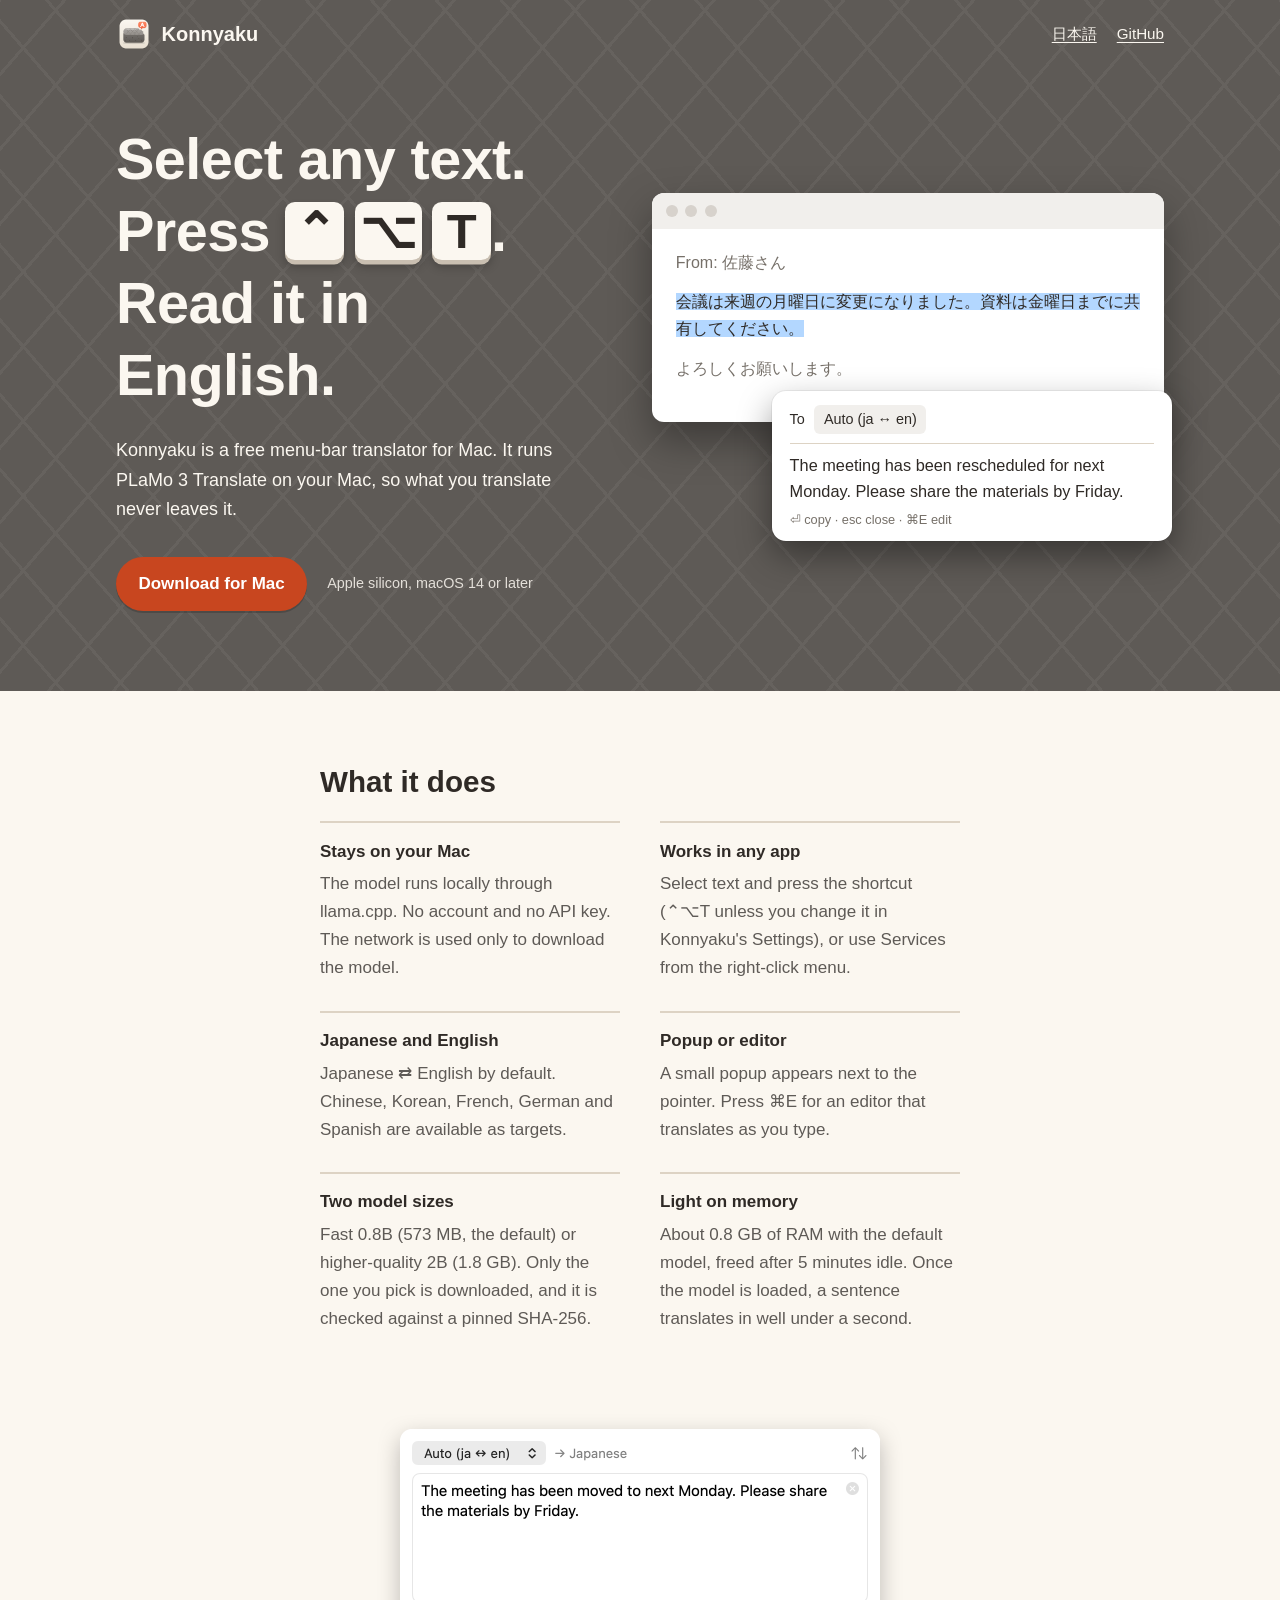
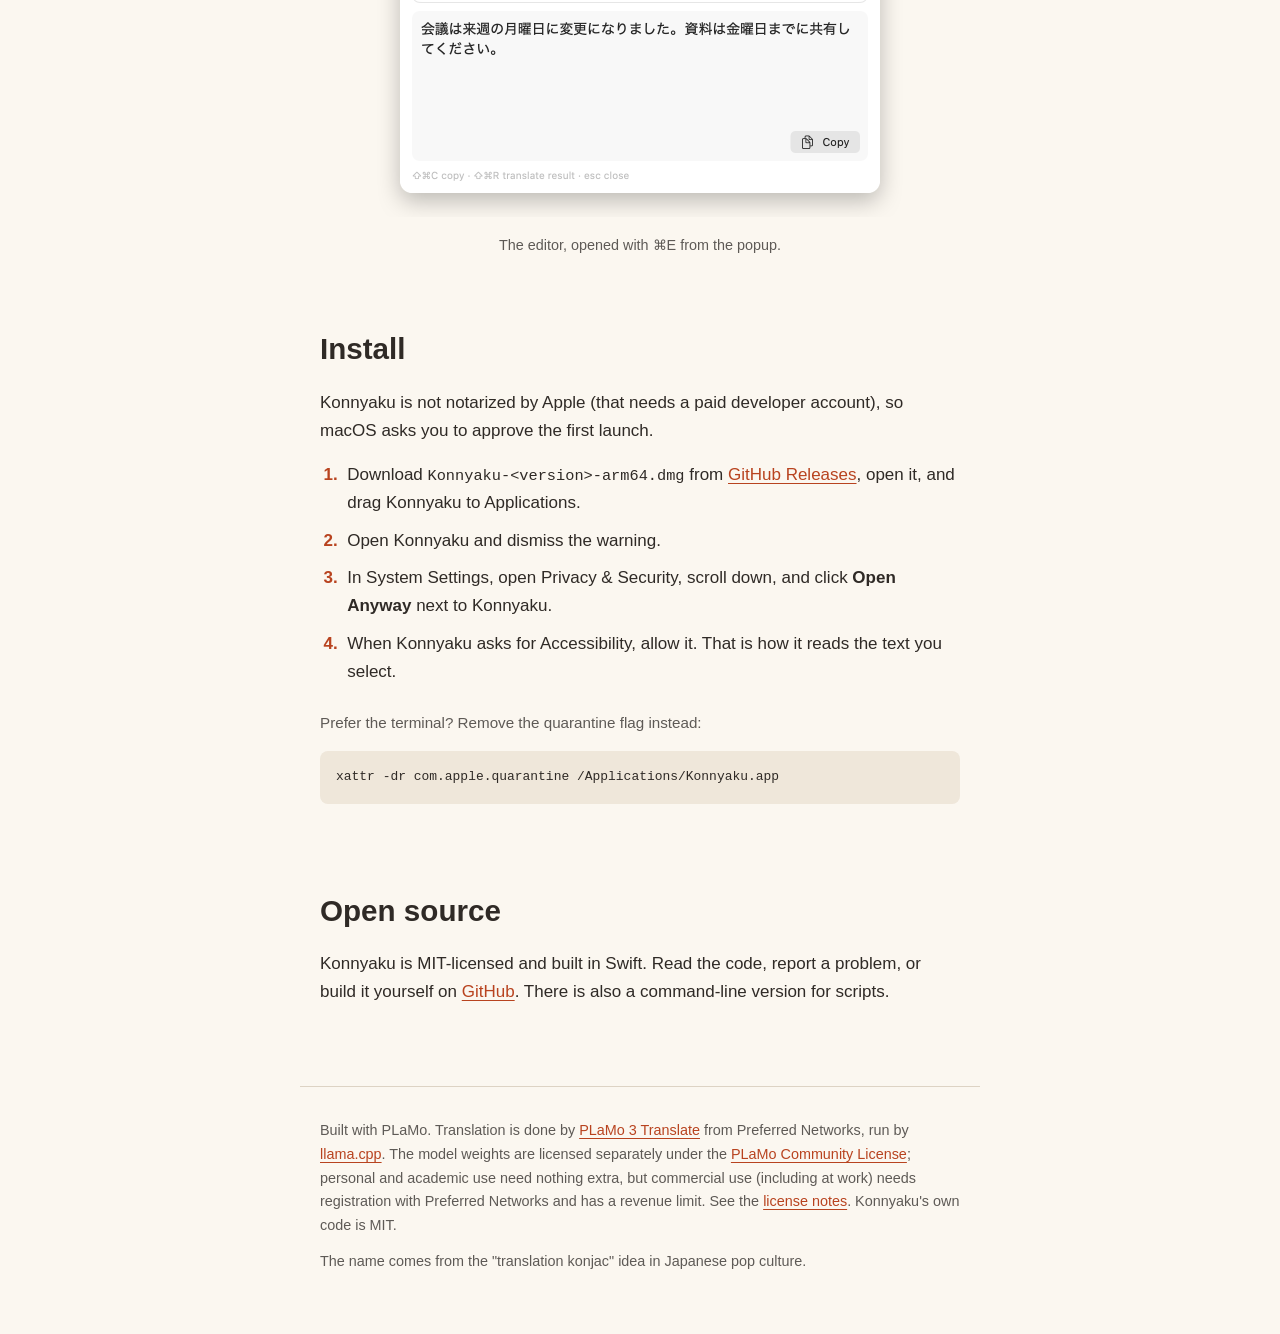
==== docs/index.html @ 6af93b42 "docs: say up front that the code is MIT and the PLaMo model has its own license" ====
<!doctype html>
<html lang="en">
<head>
  <meta charset="utf-8">
  <meta name="viewport" content="width=device-width, initial-scale=1">
  <title>Konnyaku: private, on-device translation for Mac</title>
  <meta name="description" content="Konnyaku is a free, open-source menu-bar translator for Mac. Select text in any app and press ⌃⌥T. Japanese ⇄ English with PLaMo 3 Translate, running entirely on your Mac.">
  <link rel="canonical" href="https://yukinoda.github.io/konnyaku/">
  <link rel="alternate" hreflang="en" href="https://yukinoda.github.io/konnyaku/">
  <link rel="alternate" hreflang="ja" href="https://yukinoda.github.io/konnyaku/ja/">
  <link rel="alternate" hreflang="x-default" href="https://yukinoda.github.io/konnyaku/">
  <link rel="icon" type="image/png" href="images/logo.png">

  <meta property="og:type" content="website">
  <meta property="og:site_name" content="Konnyaku">
  <meta property="og:title" content="Konnyaku: private, on-device translation for Mac">
  <meta property="og:description" content="Select text in any app and press ⌃⌥T. Japanese ⇄ English, running entirely on your Mac.">
  <meta property="og:url" content="https://yukinoda.github.io/konnyaku/">
  <meta property="og:image" content="https://yukinoda.github.io/konnyaku/images/social-preview.png">
  <!-- og:image:alt and twitter:image:alt describe the same card; keep them identical. -->
  <meta property="og:image:alt" content="The Konnyaku app icon and name. Private, on-device translation for your Mac menu bar. Japanese and English, PLaMo 3 Translate, llama.cpp.">
  <meta property="og:image:width" content="1280">
  <meta property="og:image:height" content="640">
  <meta property="og:locale" content="en_US">
  <meta property="og:locale:alternate" content="ja_JP">
  <meta name="twitter:card" content="summary_large_image">
  <meta name="twitter:image:alt" content="The Konnyaku app icon and name. Private, on-device translation for your Mac menu bar. Japanese and English, PLaMo 3 Translate, llama.cpp.">

  <script type="application/ld+json">
  {
    "@context": "https://schema.org",
    "@type": "SoftwareApplication",
    "name": "Konnyaku",
    "description": "Private, on-device translation for your Mac menu bar, powered by PLaMo 3 Translate.",
    "applicationCategory": "UtilitiesApplication",
    "operatingSystem": "macOS 14 or later (Apple silicon)",
    "url": "https://yukinoda.github.io/konnyaku/",
    "downloadUrl": "https://github.com/yukinoda/konnyaku/releases/latest",
    "license": "https://opensource.org/licenses/MIT",
    "offers": {
      "@type": "Offer",
      "price": "0",
      "priceCurrency": "USD"
    }
  }
  </script>

  <link rel="stylesheet" href="style.css">
</head>
<body>
  <a class="skip-link" href="#main">Skip to content</a>

  <header class="slab">
    <div class="masthead">
      <a class="brand" href="./">
        <img src="images/logo.png" alt="" width="36" height="36">
        Konnyaku
      </a>
      <nav aria-label="Site">
        <a href="ja/" hreflang="ja" lang="ja">日本語</a>
        <a class="github" href="https://github.com/yukinoda/konnyaku">GitHub</a>
      </nav>
    </div>

    <div class="hero">
      <div>
        <h1>
          <span class="line">Select any text.</span>
          <span class="line">Press <span class="keys" role="img" aria-label="Control Option T"><kbd>⌃</kbd><kbd>⌥</kbd><kbd>T</kbd></span>.</span>
          <span class="line">Read it in English.</span>
        </h1>
        <p class="lede">
          Konnyaku is a free menu-bar translator for Mac. It runs
          PLaMo 3 Translate on your Mac, so what you translate never
          leaves it.
        </p>
        <div class="download">
          <a class="button" href="https://github.com/yukinoda/konnyaku/releases/latest">Download for Mac</a>
          <small>Apple silicon, macOS 14 or later</small>
        </div>
      </div>

      <figure class="demo" role="img" aria-label="Example: a Japanese sentence in an email is selected and Konnyaku shows the English translation in a popup">
        <div class="window" aria-hidden="true" lang="ja">
          <div class="window-bar"><span></span><span></span><span></span></div>
          <div class="window-body">
            <p class="muted">From: 佐藤さん</p>
            <p><span class="selected">会議は来週の月曜日に変更になりました。資料は金曜日までに共有してください。</span></p>
            <p class="muted">よろしくお願いします。</p>
          </div>
        </div>
        <div class="popup" aria-hidden="true">
          <div class="popup-head">
            <span>To</span>
            <span class="picker">Auto (ja ↔ en)</span>
          </div>
          <p>The meeting has been rescheduled for next Monday. Please share the materials by Friday.</p>
          <p class="hint">⏎ copy · esc close · ⌘E edit</p>
        </div>
      </figure>
    </div>
  </header>

  <main id="main" tabindex="-1">
    <section class="section" aria-labelledby="features">
      <h2 id="features">What it does</h2>
      <dl class="features">
        <div>
          <dt>Stays on your Mac</dt>
          <dd>The model runs locally through llama.cpp. No account and no API key. The network is used only to download the model.</dd>
        </div>
        <div>
          <dt>Works in any app</dt>
          <dd>Select text and press the shortcut (⌃⌥T unless you change it in Konnyaku's Settings), or use Services from the right-click menu.</dd>
        </div>
        <div>
          <dt>Japanese and English</dt>
          <dd>Japanese ⇄ English by default. Chinese, Korean, French, German and Spanish are available as targets.</dd>
        </div>
        <div>
          <dt>Popup or editor</dt>
          <dd>A small popup appears next to the pointer. Press ⌘E for an editor that translates as you type.</dd>
        </div>
        <div>
          <dt>Two model sizes</dt>
          <dd>Fast 0.8B (573 MB, the default) or higher-quality 2B (1.8 GB). Only the one you pick is downloaded, and it is checked against a pinned SHA-256.</dd>
        </div>
        <div>
          <dt>Light on memory</dt>
          <dd>About 0.8 GB of RAM with the default model, freed after 5 minutes idle. Once the model is loaded, a sentence translates in well under a second.</dd>
        </div>
      </dl>
    </section>

    <figure class="shot">
      <picture>
        <source media="(prefers-color-scheme: dark)" srcset="images/editor-dark.png">
        <img src="images/editor-light.png" width="1056" height="824" loading="lazy" alt="The Konnyaku editor translating English into Japanese as you type">
      </picture>
      <figcaption>The editor, opened with ⌘E from the popup.</figcaption>
    </figure>

    <section class="section" aria-labelledby="install">
      <h2 id="install">Install</h2>
      <p>
        Konnyaku is not notarized by Apple (that needs a paid developer
        account), so macOS asks you to approve the first launch.
      </p>
      <ol class="steps">
        <li>Download <code>Konnyaku-&lt;version&gt;-arm64.dmg</code> from <a href="https://github.com/yukinoda/konnyaku/releases/latest">GitHub Releases</a>, open it, and drag Konnyaku to Applications.</li>
        <li>Open Konnyaku and dismiss the warning.</li>
        <li>In System Settings, open Privacy &amp; Security, scroll down, and click <strong>Open Anyway</strong> next to Konnyaku.</li>
        <li>When Konnyaku asks for Accessibility, allow it. That is how it reads the text you select.</li>
      </ol>
      <p class="note">Prefer the terminal? Remove the quarantine flag instead:</p>
      <pre><code>xattr -dr com.apple.quarantine /Applications/Konnyaku.app</code></pre>
    </section>

    <section class="section" aria-labelledby="open-source">
      <h2 id="open-source">Open source</h2>
      <p>
        Konnyaku is MIT-licensed and built in Swift. Read the code, report
        a problem, or build it yourself on
        <a href="https://github.com/yukinoda/konnyaku">GitHub</a>. There is
        also a command-line version for scripts.
      </p>
    </section>
  </main>

  <footer>
    <p>
      Built with PLaMo. Translation is done by
      <a href="https://www.preferred.jp/ja/blog/tech/plamo-3-translate-weight-release">PLaMo 3 Translate</a>
      from Preferred Networks, run by
      <a href="https://github.com/ggml-org/llama.cpp">llama.cpp</a>.
      The model weights are licensed separately under the
      <a href="https://plamo.preferredai.jp/info/plamo-community-license-en">PLaMo Community License</a>;
      personal and academic use need nothing extra, but commercial use
      (including at work) needs registration with Preferred Networks and
      has a revenue limit. See the
      <a href="https://github.com/yukinoda/konnyaku#license">license notes</a>.
      Konnyaku's own code is MIT.
    </p>
    <p>The name comes from the "translation konjac" idea in Japanese pop culture.</p>
  </footer>
</body>
</html>
---- docs/style.css ----
/*
  Konnyaku site. Colours come from the app icon (assets/logo.svg):
  the konjac slab greys, the paper tile, and the coral speech bubble
  (the download button is a darker coral so its text stays readable).
*/

:root {
  --paper: #fbf7f0;
  --paper-deep: #efe7da;
  --ink: #2f2a26;
  --ink-soft: #5e5a56;
  --konjac: #5e5a56;
  --konjac-score: #6e6a65;
  --konjac-text: #fbf7f0;
  --bubble-ink: #ffffff;
  --link: #b8431f;
  --rule: #ddd3c4;
  --selection: #b3d7ff;
  --window: #ffffff;
  --window-bar: #f1efec;
  --window-ink: #2f2a26;
  --popup-hint: #767069;
  --key-face: #fbf7f0;
  --key-ink: #2f2a26;
  --key-edge: #c9bfb1;
  --window-dot: #d7d2cc;
  --button: #c8461f;
  --button-hover: #b03c19;

  /* Built into macOS, so no web font is fetched from a third party. */
  --font-display: "Hiragino Maru Gothic ProN", "Hiragino Sans", sans-serif;
  --font-body: -apple-system, BlinkMacSystemFont, "Hiragino Sans",
    "Hiragino Kaku Gothic ProN", "Segoe UI", sans-serif;
  --font-code: ui-monospace, "SF Mono", Menlo, monospace;

  --measure: 40rem;
  --gutter: 1.25rem;

  color-scheme: light dark;
}

@media (prefers-color-scheme: dark) {
  :root {
    --paper: #22201e;
    --paper-deep: #2c2926;
    --ink: #ede6da;
    --ink-soft: #b5aea5;
    --konjac: #46423f;
    --konjac-score: #524e4a;
    --link: #ff8a66;
    --rule: #3d3935;
    --selection: #3f638b;
    --window: #2b2927;
    --window-bar: #343130;
    --window-ink: #ede6da;
    --popup-hint: #9a948d;
    --window-dot: #5a5652;
  }
}

*,
*::before,
*::after {
  box-sizing: border-box;
}

html {
  -webkit-text-size-adjust: 100%;
}

body {
  margin: 0;
  background: var(--paper);
  color: var(--ink);
  font-family: var(--font-body);
  font-size: 1.0625rem;
  line-height: 1.65;
}

body:lang(ja) {
  line-height: 1.8;
}

img {
  max-width: 100%;
  height: auto;
}

a {
  color: var(--link);
  text-underline-offset: 0.18em;
}

a:focus-visible {
  outline: 3px solid var(--link);
  outline-offset: 3px;
  border-radius: 4px;
}

/* The skip link focuses <main> itself; a ring around the whole page is noise. */
main:focus {
  outline: none;
}

/* The coral and rust outlines are hard to see on the grey slab. */
.slab a:focus-visible {
  outline-color: var(--konjac-text);
}

code {
  font-family: var(--font-code);
  font-size: 0.9em;
}

.skip-link {
  position: absolute;
  left: var(--gutter);
  top: -3rem;
  padding: 0.5rem 0.75rem;
  background: var(--paper);
  color: var(--ink);
  z-index: 10;
}

.skip-link:focus {
  top: 0.75rem;
}

/* ---------- Hero: the konjac slab ---------- */

.slab {
  position: relative;
  overflow: hidden;
  background-color: var(--konjac);
  color: var(--konjac-text);
}

/* The criss-cross scoring from the icon's top face. */
.slab::before {
  content: "";
  position: absolute;
  inset: 0;
  background-image:
    repeating-linear-gradient(
      49deg,
      transparent 0 46px,
      var(--konjac-score) 46px 49px
    ),
    repeating-linear-gradient(
      -49deg,
      transparent 0 46px,
      var(--konjac-score) 46px 49px
    );
  opacity: 0.55;
  pointer-events: none;
}

.slab > * {
  position: relative;
}

.masthead {
  display: flex;
  align-items: center;
  justify-content: space-between;
  gap: 1rem;
  max-width: 68rem;
  margin: 0 auto;
  padding: 1rem var(--gutter);
}

.brand {
  display: flex;
  align-items: center;
  gap: 0.6rem;
  color: inherit;
  text-decoration: none;
  font-family: var(--font-display);
  font-weight: 700;
  font-size: 1.25rem;
}

.brand img {
  width: 2.25rem;
  height: 2.25rem;
}

.masthead nav {
  display: flex;
  gap: 1.25rem;
  font-size: 0.95rem;
}

.masthead nav a {
  color: inherit;
}

.hero {
  display: grid;
  grid-template-columns: minmax(0, 1fr) minmax(0, 1.05fr);
  align-items: center;
  gap: 3rem;
  max-width: 68rem;
  margin: 0 auto;
  padding: 3.5rem var(--gutter) 5rem;
}

.hero h1 {
  margin: 0;
  font-family: var(--font-display);
  font-weight: 700;
  font-size: clamp(2.25rem, 4.6vw, 3.6rem);
  line-height: 1.25;
  letter-spacing: -0.01em;
}

.hero h1 .line {
  display: block;
}

/* Japanese lines are phrases; a break inside one ("押せ / ば") reads badly.
   keep-all still allows a break at the space after the keycaps. */
:lang(ja) .hero h1 {
  font-size: clamp(2rem, 3.6vw, 3rem);
  letter-spacing: 0.02em;
}

:lang(ja) .hero h1 .line {
  word-break: keep-all;
}

.lede {
  max-width: 30rem;
  margin: 1.5rem 0 2rem;
  font-size: 1.125rem;
}

/* ---------- Keycaps ---------- */

.keys {
  display: inline-flex;
  gap: 0.18em;
  vertical-align: 0.06em;
}

.keys kbd {
  display: inline-grid;
  place-items: center;
  min-width: 1.2em;
  height: 1.2em;
  padding: 0 0.12em;
  border-radius: 0.2em;
  /* Keys stay light in dark mode too, so they always read as keys. */
  background: var(--key-face);
  color: var(--key-ink);
  font-family: var(--font-body);
  font-size: 0.85em;
  font-weight: 600;
  line-height: 1;
  box-shadow:
    0 0.09em 0 var(--key-edge),
    0 0.14em 0.2em rgba(0, 0, 0, 0.25);
  animation: key-press 0.32s ease-out both;
}

.keys kbd:nth-child(1) {
  animation-delay: 1.5s;
}

.keys kbd:nth-child(2) {
  animation-delay: 1.62s;
}

.keys kbd:nth-child(3) {
  animation-delay: 1.74s;
}

@keyframes key-press {
  0% {
    transform: translateY(0);
  }

  40% {
    transform: translateY(0.07em);
    box-shadow:
      0 0.02em 0 var(--key-edge),
      0 0.04em 0.08em rgba(0, 0, 0, 0.25);
  }

  100% {
    transform: translateY(0);
  }
}

/* ---------- Download ---------- */

.download {
  display: flex;
  flex-wrap: wrap;
  align-items: center;
  gap: 0.75rem 1.25rem;
}

.button {
  display: inline-block;
  padding: 0.8rem 1.4rem;
  border-radius: 999px;
  background: var(--button);
  color: var(--bubble-ink);
  font-weight: 600;
  text-decoration: none;
  box-shadow: 0 2px 0 rgba(0, 0, 0, 0.18);
}

.button:hover {
  background: var(--button-hover);
}

.download small {
  font-size: 0.9rem;
  opacity: 0.85;
}

/* ---------- Demo: a Mac window with the popup ---------- */

.demo {
  position: relative;
  margin: 0;
  padding-bottom: 7.5rem;
}

.window {
  border-radius: 12px;
  background: var(--window);
  color: var(--window-ink);
  box-shadow: 0 18px 40px rgba(0, 0, 0, 0.35);
  overflow: hidden;
}

.window-bar {
  display: flex;
  gap: 0.45rem;
  padding: 0.75rem 0.9rem;
  background: var(--window-bar);
}

.window-bar span {
  width: 0.75rem;
  height: 0.75rem;
  border-radius: 50%;
  background: var(--window-dot);
}

.window-body {
  padding: 1.25rem 1.5rem 1.75rem;
  font-size: 1rem;
  line-height: 1.7;
}

.window-body p {
  margin: 0 0 0.75rem;
}

.window-body .muted {
  color: var(--popup-hint);
}

/* The selection sweeps across the sentence, like a drag. */
.selected {
  background-image: linear-gradient(var(--selection), var(--selection));
  background-repeat: no-repeat;
  background-size: 100% 100%;
  animation: select-text 0.9s 0.4s ease-in-out both;
}

@keyframes select-text {
  from {
    background-size: 0% 100%;
  }

  to {
    background-size: 100% 100%;
  }
}

.popup {
  position: absolute;
  right: -0.5rem;
  bottom: 0;
  width: min(25rem, 92%);
  padding: 0.9rem 1.1rem 0.7rem;
  border-radius: 14px;
  background: var(--window);
  color: var(--window-ink);
  box-shadow:
    0 0 0 1px rgba(0, 0, 0, 0.06),
    0 14px 34px rgba(0, 0, 0, 0.4);
  transform-origin: 20% 0;
  animation: popup-in 0.28s 2s ease-out both;
}

@keyframes popup-in {
  from {
    opacity: 0;
    transform: translateY(-6px) scale(0.96);
  }

  to {
    opacity: 1;
    transform: none;
  }
}

.popup-head {
  display: flex;
  align-items: center;
  gap: 0.6rem;
  padding-bottom: 0.55rem;
  border-bottom: 1px solid var(--rule);
  font-size: 0.9rem;
}

.popup-head .picker {
  padding: 0.15rem 0.6rem;
  border-radius: 6px;
  background: var(--window-bar);
}

.popup p {
  margin: 0.6rem 0 0.4rem;
  font-size: 1.02rem;
  line-height: 1.55;
}

.popup .hint {
  margin: 0;
  color: var(--popup-hint);
  font-size: 0.8rem;
}

/* ---------- Content ---------- */

main {
  padding: 0 var(--gutter);
}

.section {
  max-width: var(--measure);
  margin: 0 auto;
  padding: 4.5rem 0 0;
}

.section h2 {
  margin: 0 0 1.25rem;
  font-family: var(--font-display);
  font-weight: 700;
  font-size: 1.85rem;
  line-height: 1.3;
}

.section p {
  margin: 0 0 1rem;
}

.features {
  display: grid;
  grid-template-columns: repeat(2, minmax(0, 1fr));
  gap: 1.75rem 2.5rem;
  margin: 0;
}

.features div {
  padding-top: 0.9rem;
  border-top: 2px solid var(--rule);
}

.features dt {
  margin-bottom: 0.3rem;
  font-weight: 700;
}

.features dd {
  margin: 0;
  color: var(--ink-soft);
}

.shot {
  max-width: 52rem;
  margin: 4.5rem auto 0;
  text-align: center;
}

.shot img {
  width: 33rem;
}

.shot figcaption {
  margin-top: 0.5rem;
  color: var(--ink-soft);
  font-size: 0.9rem;
}

.steps {
  margin: 0 0 1.5rem;
  padding-left: 1.4rem;
}

.steps li {
  margin-bottom: 0.6rem;
  padding-left: 0.3rem;
}

.steps li::marker {
  font-family: var(--font-display);
  font-weight: 700;
  color: var(--link);
}

pre {
  margin: 0 0 1rem;
  padding: 0.9rem 1rem;
  overflow-x: auto;
  border-radius: 8px;
  background: var(--paper-deep);
  font-size: 0.9rem;
}

.note {
  color: var(--ink-soft);
  font-size: 0.95rem;
}

footer {
  /* content-box keeps the text the same width as the sections above. */
  box-sizing: content-box;
  max-width: var(--measure);
  margin: 5rem auto 0;
  padding: 2rem var(--gutter) 3rem;
  border-top: 1px solid var(--rule);
  color: var(--ink-soft);
  font-size: 0.9rem;
}

footer p {
  margin: 0 0 0.75rem;
}

/* ---------- Small screens ---------- */

@media (max-width: 52rem) {
  .hero {
    grid-template-columns: minmax(0, 1fr);
    gap: 2.5rem;
    padding-top: 2rem;
    padding-bottom: 3.5rem;
  }

  /* The popup wraps to more lines on phones; keep it off the selection. */
  .demo {
    padding-bottom: 9.5rem;
  }

  .popup {
    right: 0;
  }

  .features {
    grid-template-columns: minmax(0, 1fr);
  }
}

@media (max-width: 30rem) {
  .masthead nav a.github {
    display: none;
  }
}

/* Motion is decoration here; show the final state instead. */
@media (prefers-reduced-motion: reduce) {
  .keys kbd,
  .selected,
  .popup {
    animation: none;
  }
}
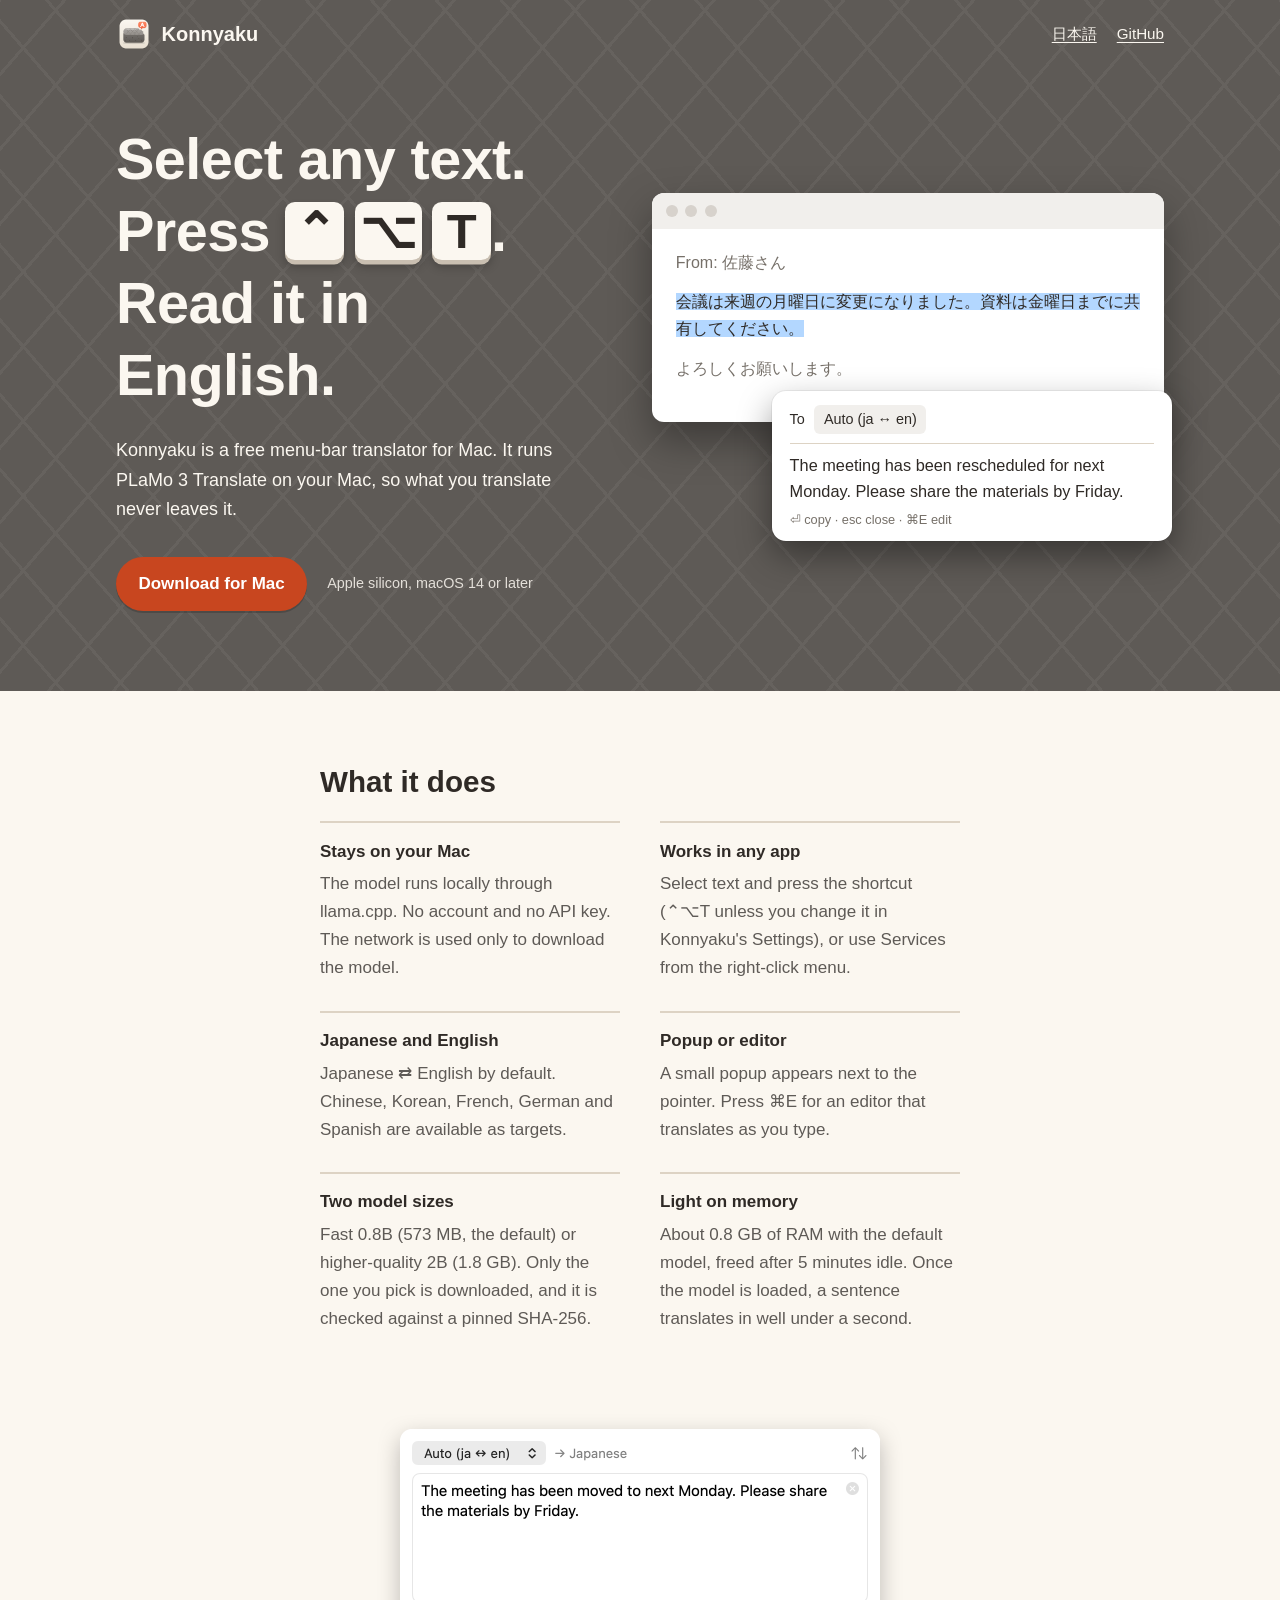
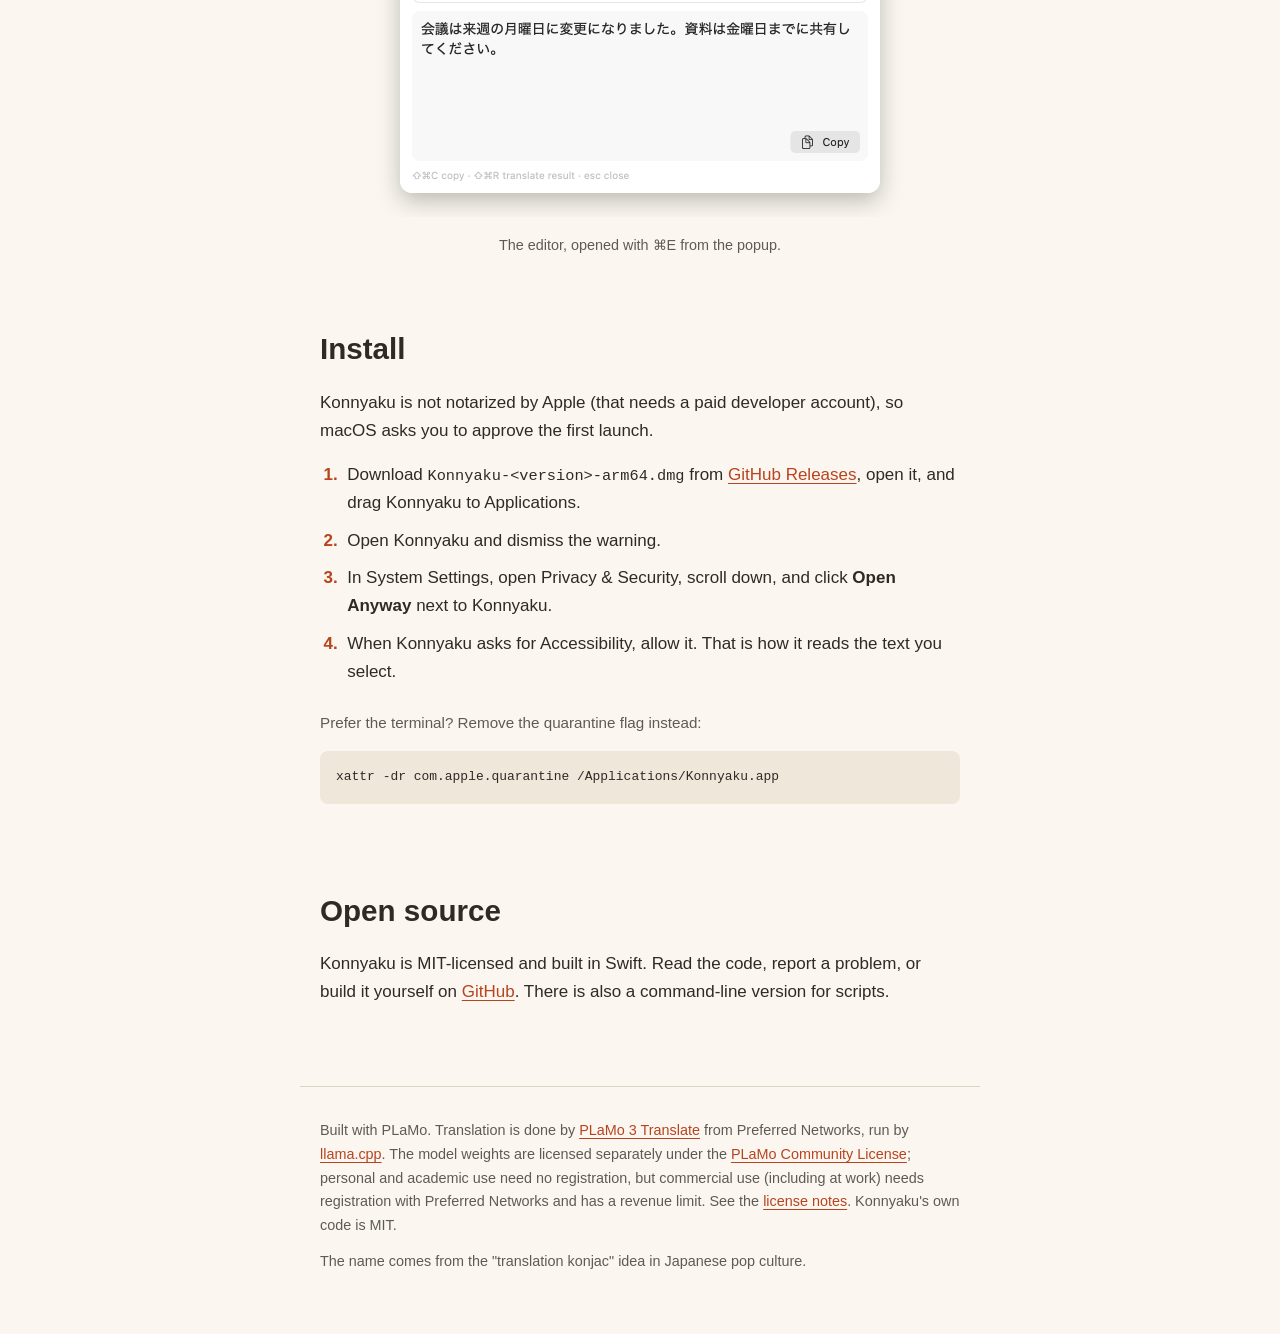
==== commit ad34c895: "docs: say personal use needs no registration, not nothing" ====
--- a/docs/index.html
+++ b/docs/index.html
@@ -175,7 +175,7 @@
       <a href="https://github.com/ggml-org/llama.cpp">llama.cpp</a>.
       The model weights are licensed separately under the
       <a href="https://plamo.preferredai.jp/info/plamo-community-license-en">PLaMo Community License</a>;
-      personal and academic use need nothing extra, but commercial use
+      personal and academic use need no registration, but commercial use
       (including at work) needs registration with Preferred Networks and
       has a revenue limit. See the
       <a href="https://github.com/yukinoda/konnyaku#license">license notes</a>.
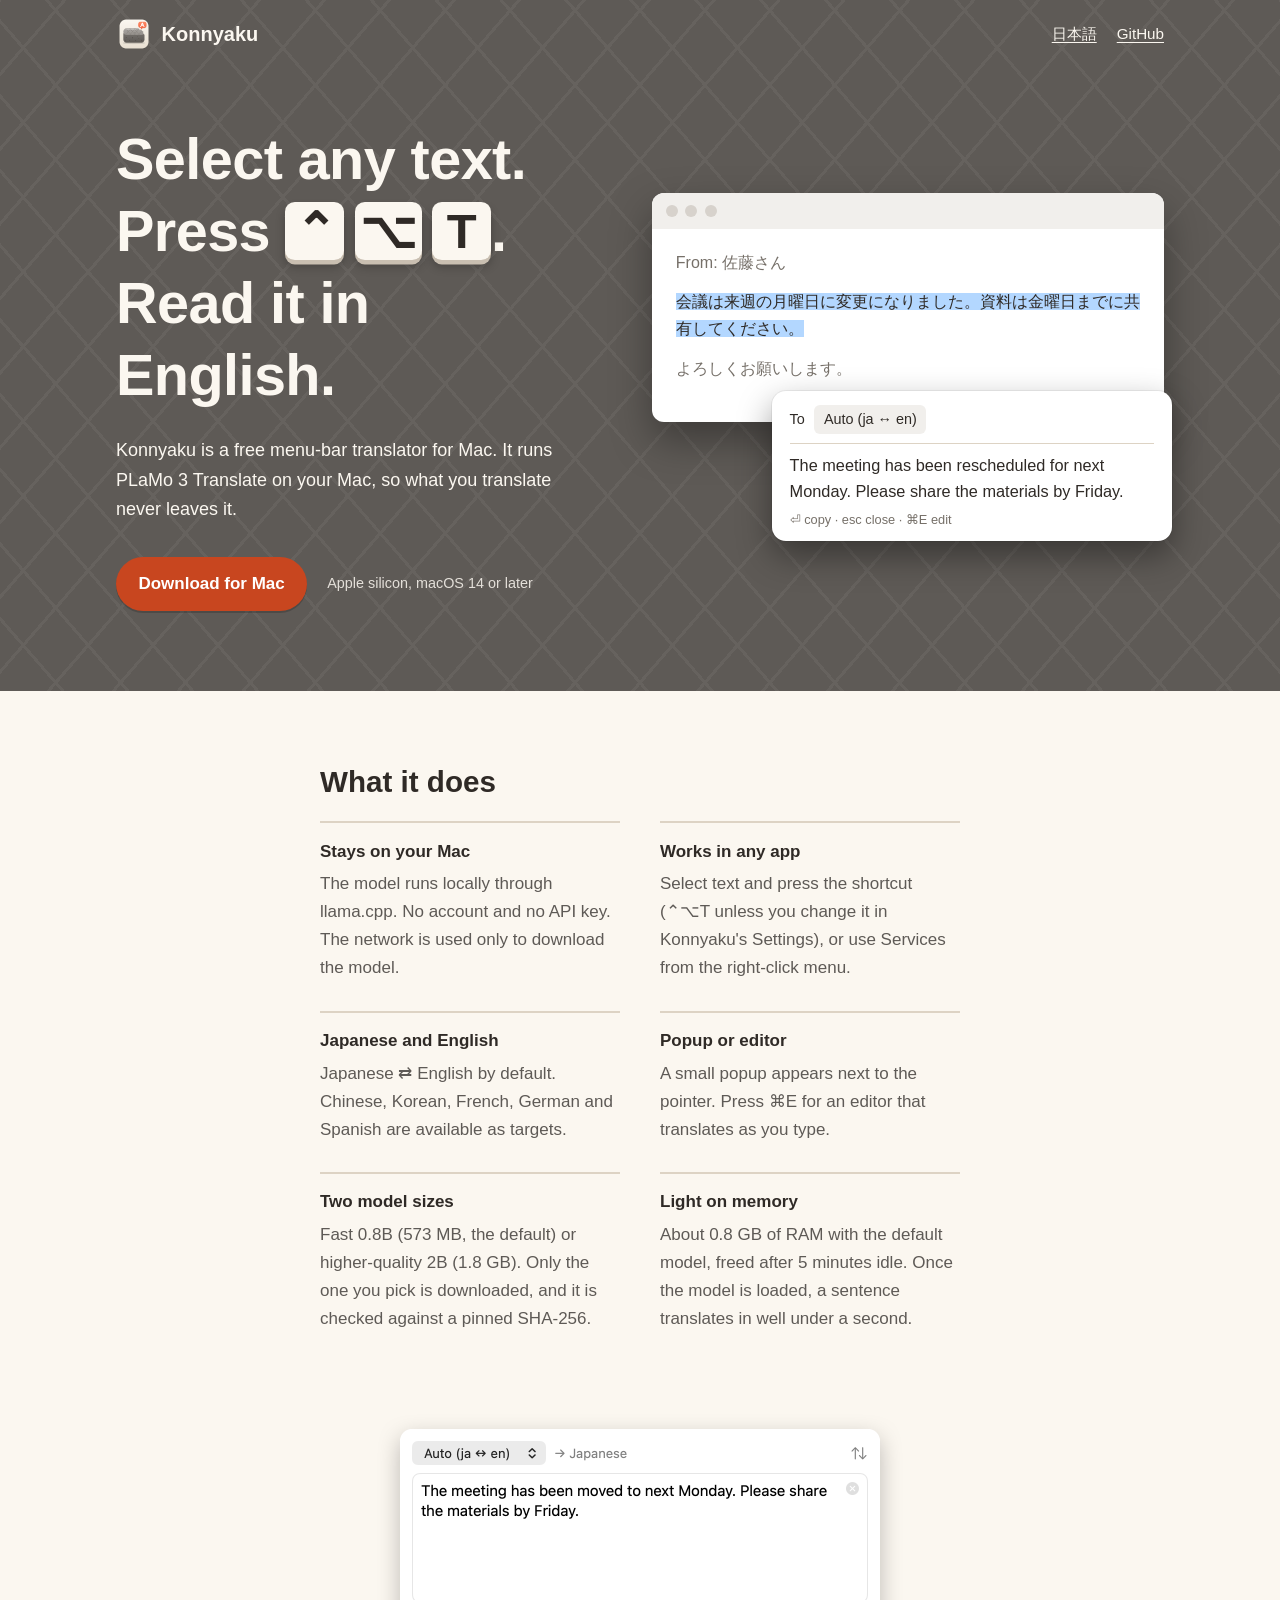
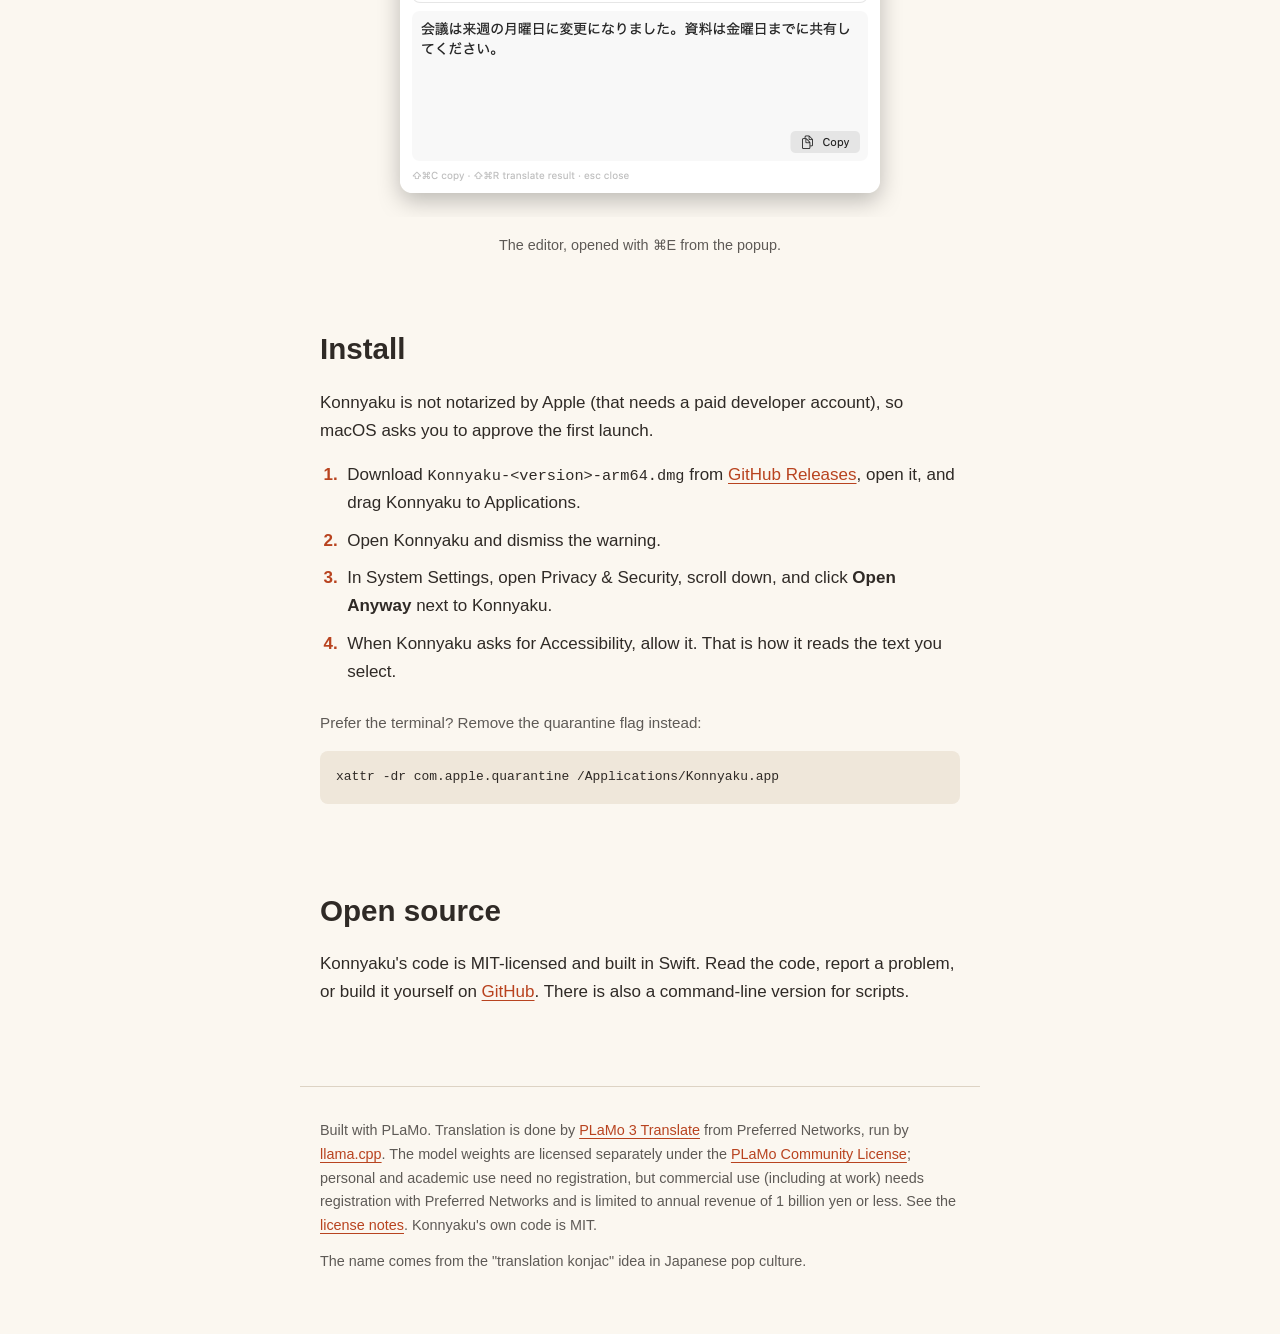
==== commit 86f056d2: "docs: qualify the site's MIT line and state the revenue limit" ====
--- a/docs/index.html
+++ b/docs/index.html
@@ -159,7 +159,7 @@
     <section class="section" aria-labelledby="open-source">
       <h2 id="open-source">Open source</h2>
       <p>
-        Konnyaku is MIT-licensed and built in Swift. Read the code, report
+        Konnyaku's code is MIT-licensed and built in Swift. Read the code, report
         a problem, or build it yourself on
         <a href="https://github.com/yukinoda/konnyaku">GitHub</a>. There is
         also a command-line version for scripts.
@@ -177,7 +177,7 @@
       <a href="https://plamo.preferredai.jp/info/plamo-community-license-en">PLaMo Community License</a>;
       personal and academic use need no registration, but commercial use
       (including at work) needs registration with Preferred Networks and
-      has a revenue limit. See the
+      is limited to annual revenue of 1 billion yen or less. See the
       <a href="https://github.com/yukinoda/konnyaku#license">license notes</a>.
       Konnyaku's own code is MIT.
     </p>
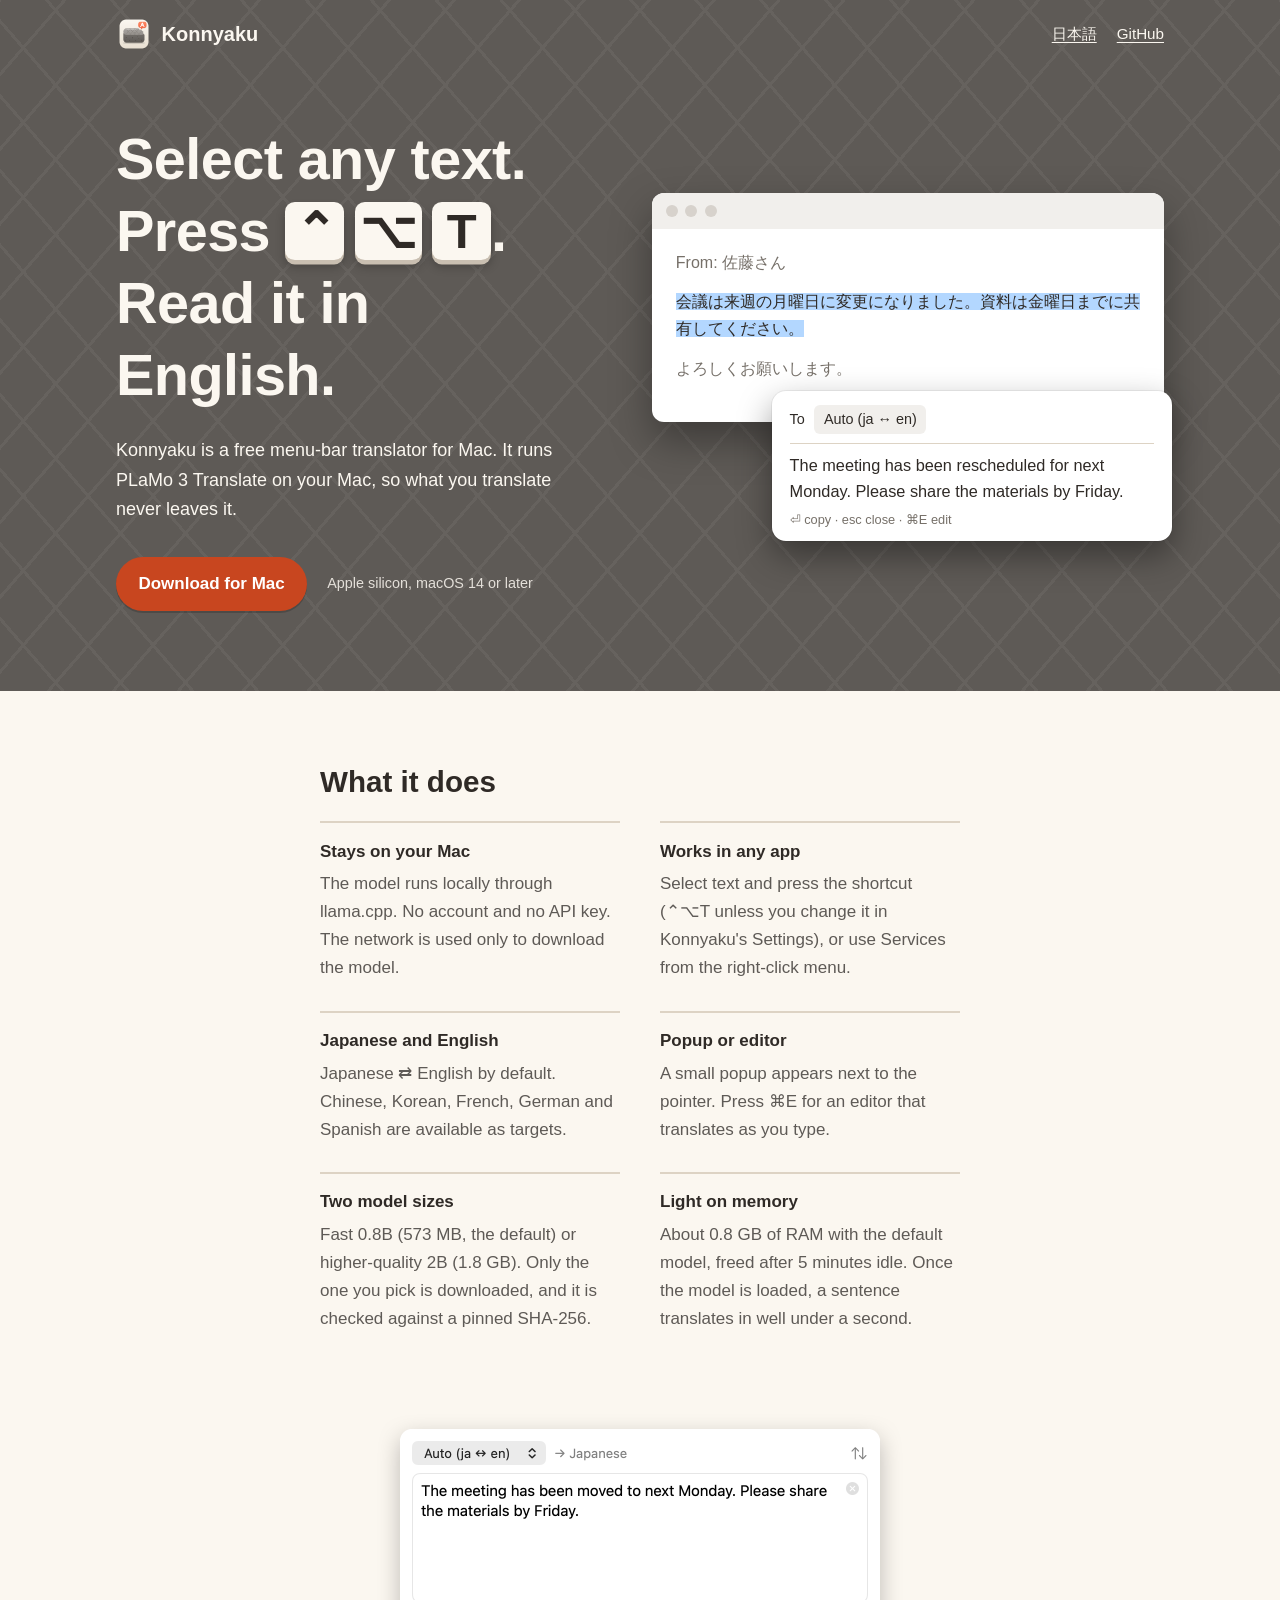
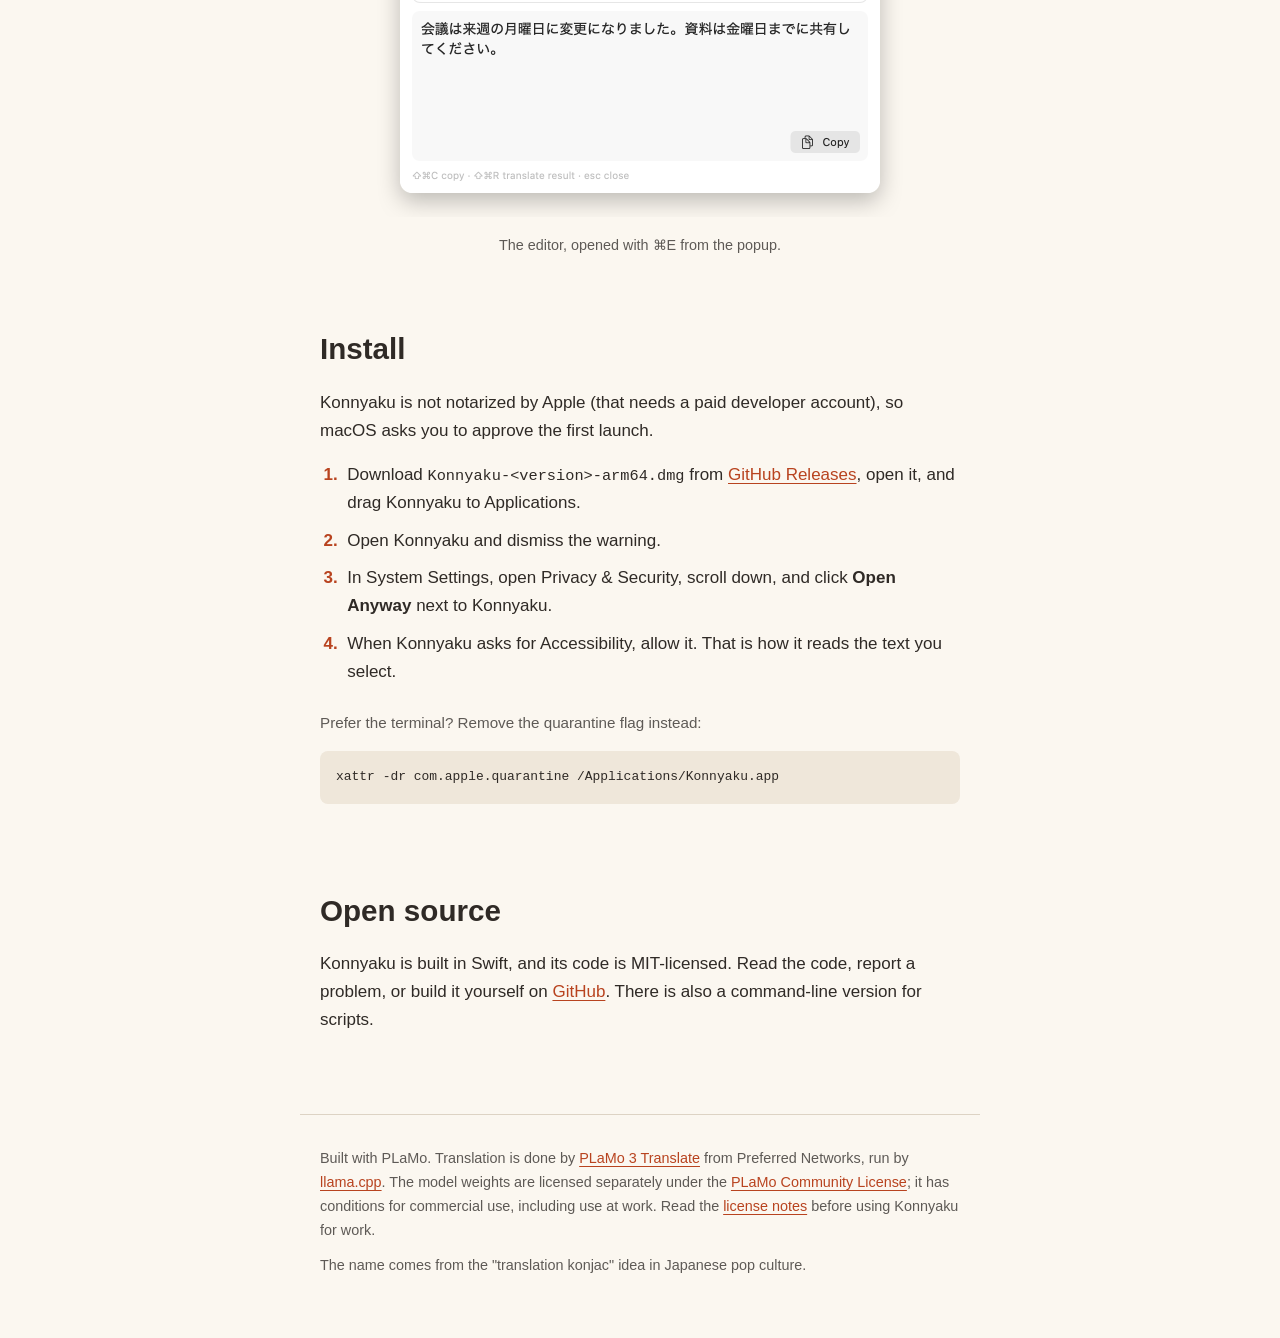
==== commit 99188f68: "docs: point to the License section instead of restating the model terms" ====
--- a/docs/index.html
+++ b/docs/index.html
@@ -159,7 +159,7 @@
     <section class="section" aria-labelledby="open-source">
       <h2 id="open-source">Open source</h2>
       <p>
-        Konnyaku's code is MIT-licensed and built in Swift. Read the code, report
+        Konnyaku is built in Swift, and its code is MIT-licensed. Read the code, report
         a problem, or build it yourself on
         <a href="https://github.com/yukinoda/konnyaku">GitHub</a>. There is
         also a command-line version for scripts.
@@ -175,11 +175,9 @@
       <a href="https://github.com/ggml-org/llama.cpp">llama.cpp</a>.
       The model weights are licensed separately under the
       <a href="https://plamo.preferredai.jp/info/plamo-community-license-en">PLaMo Community License</a>;
-      personal and academic use need no registration, but commercial use
-      (including at work) needs registration with Preferred Networks and
-      is limited to annual revenue of 1 billion yen or less. See the
-      <a href="https://github.com/yukinoda/konnyaku#license">license notes</a>.
-      Konnyaku's own code is MIT.
+      it has conditions for commercial use, including use at work. Read the
+      <a href="https://github.com/yukinoda/konnyaku#license">license notes</a>
+      before using Konnyaku for work.
     </p>
     <p>The name comes from the "translation konjac" idea in Japanese pop culture.</p>
   </footer>
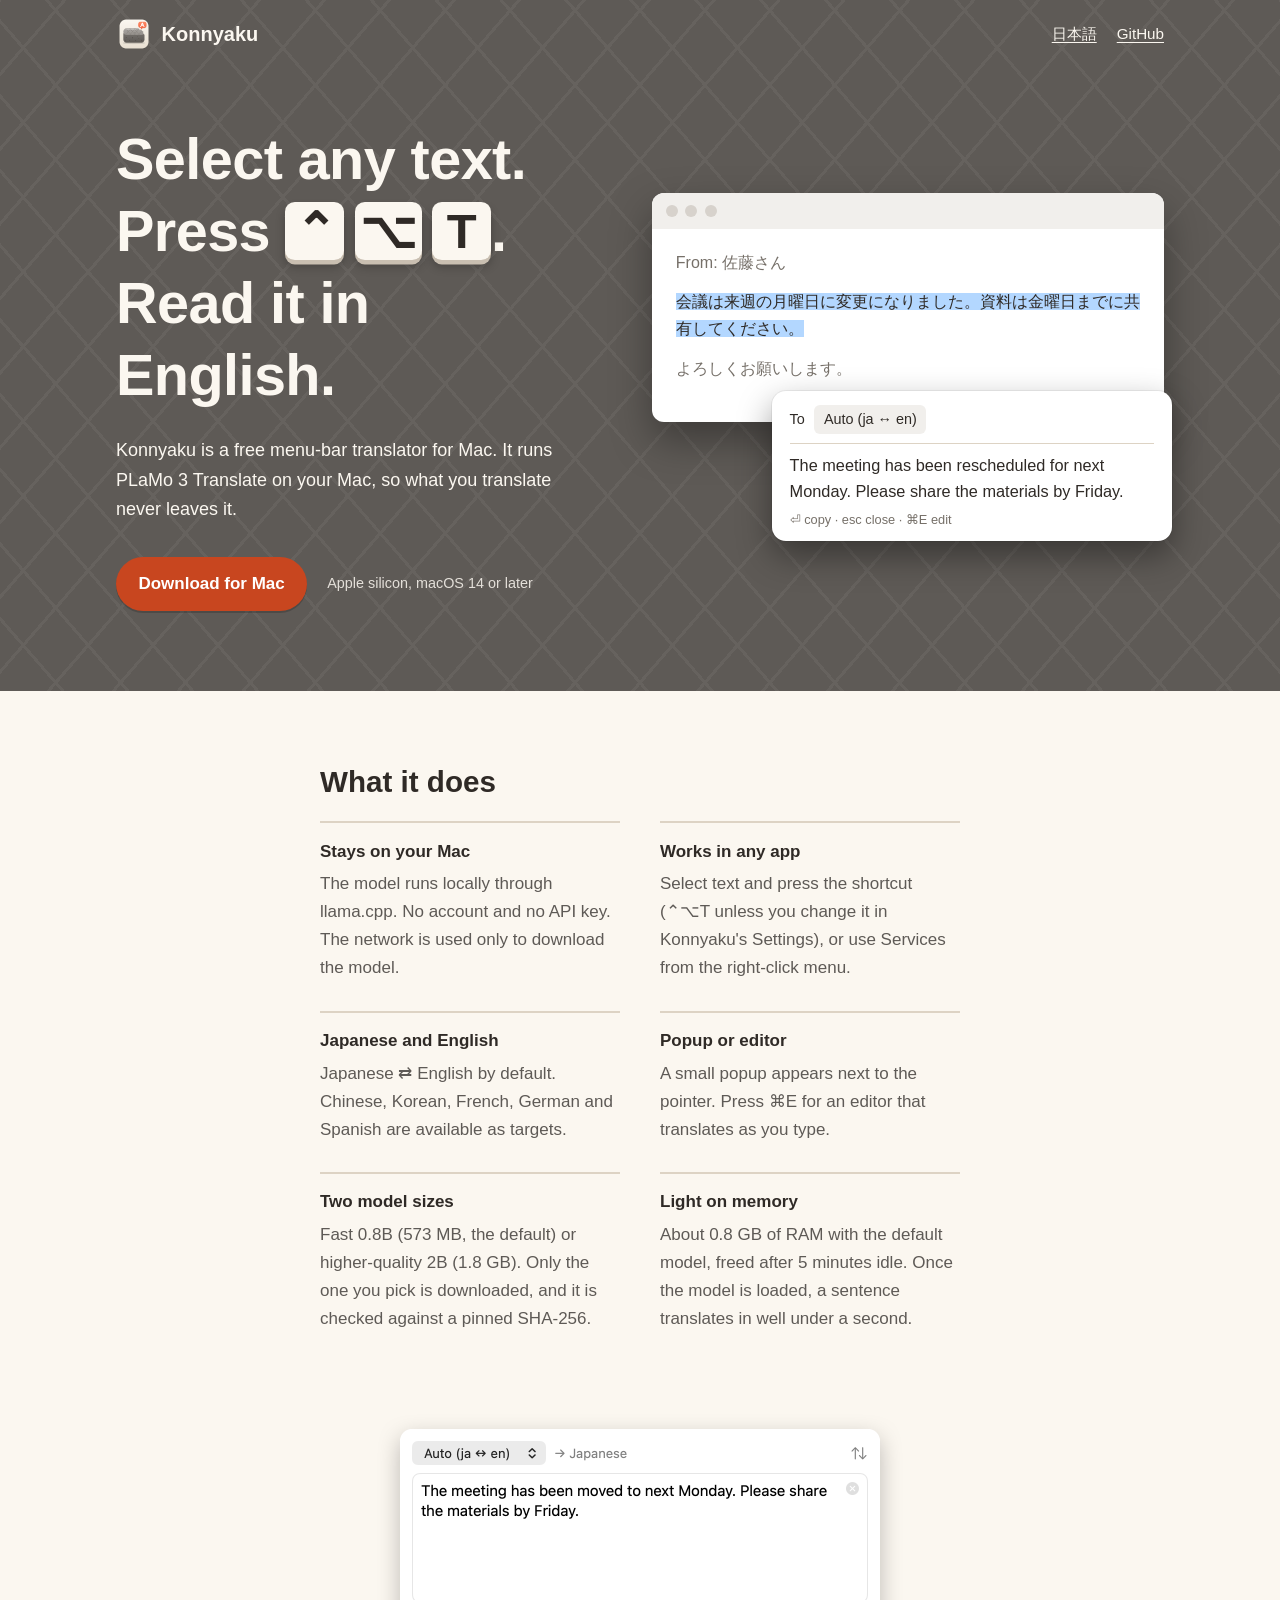
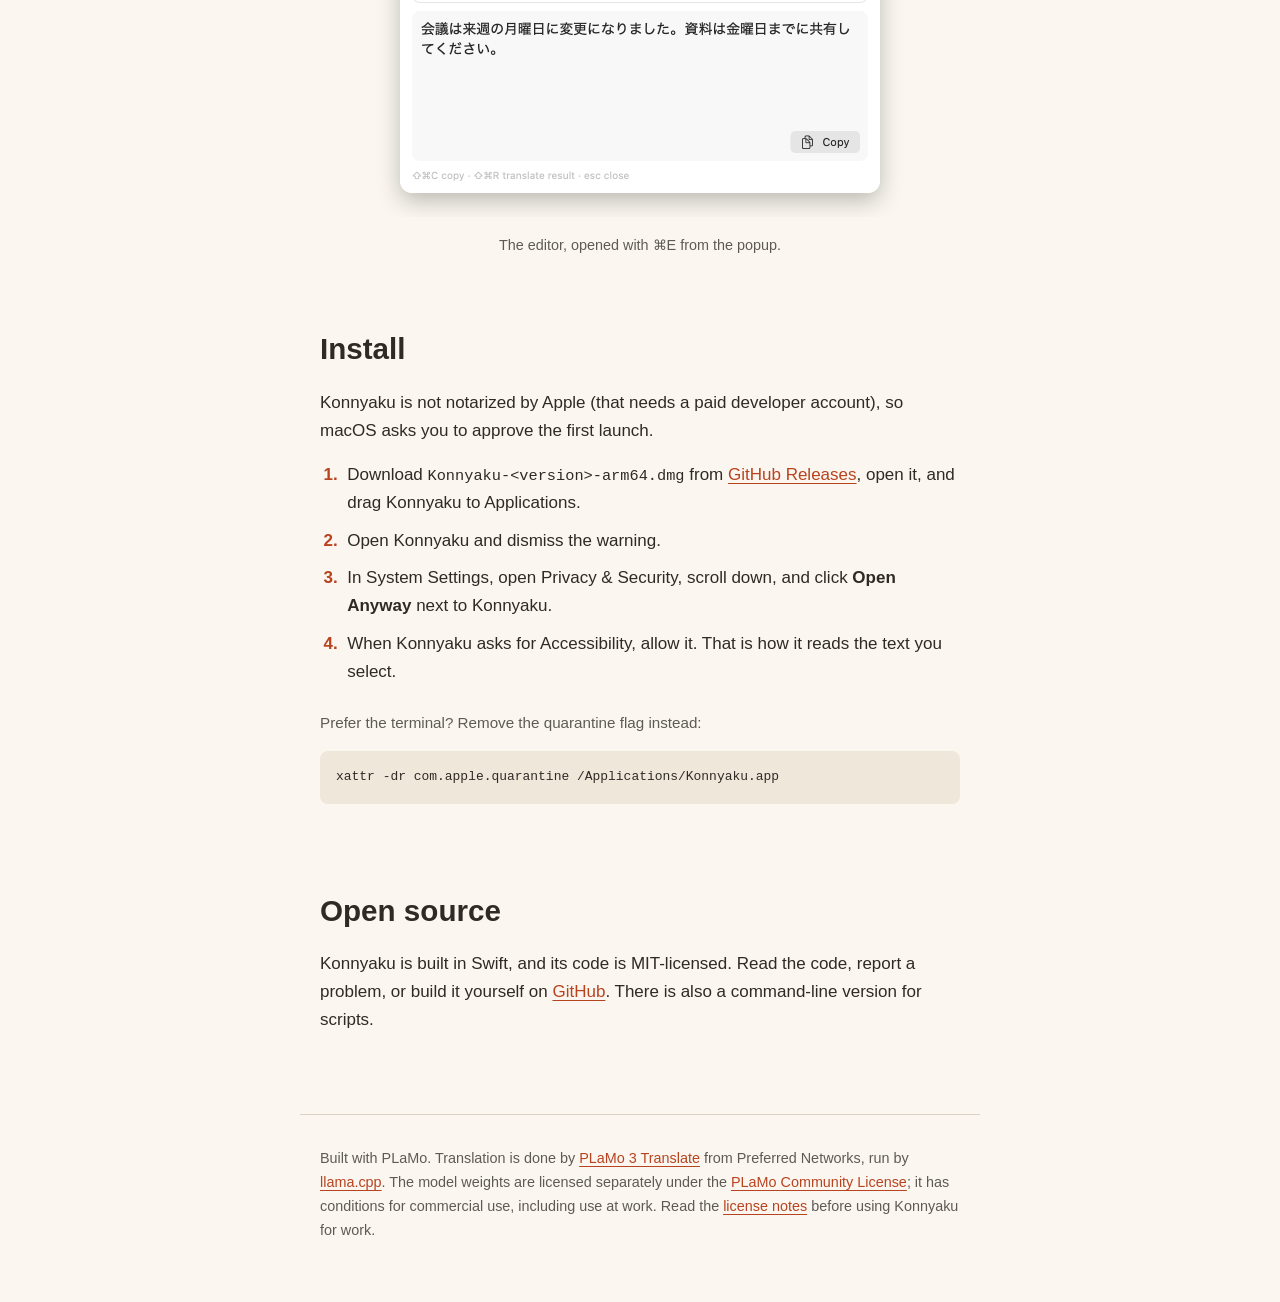
==== commit 9a6ab640: "docs: drop the name-origin line" ====
--- a/docs/index.html
+++ b/docs/index.html
@@ -179,7 +179,6 @@
       <a href="https://github.com/yukinoda/konnyaku#license">license notes</a>
       before using Konnyaku for work.
     </p>
-    <p>The name comes from the "translation konjac" idea in Japanese pop culture.</p>
   </footer>
 </body>
 </html>
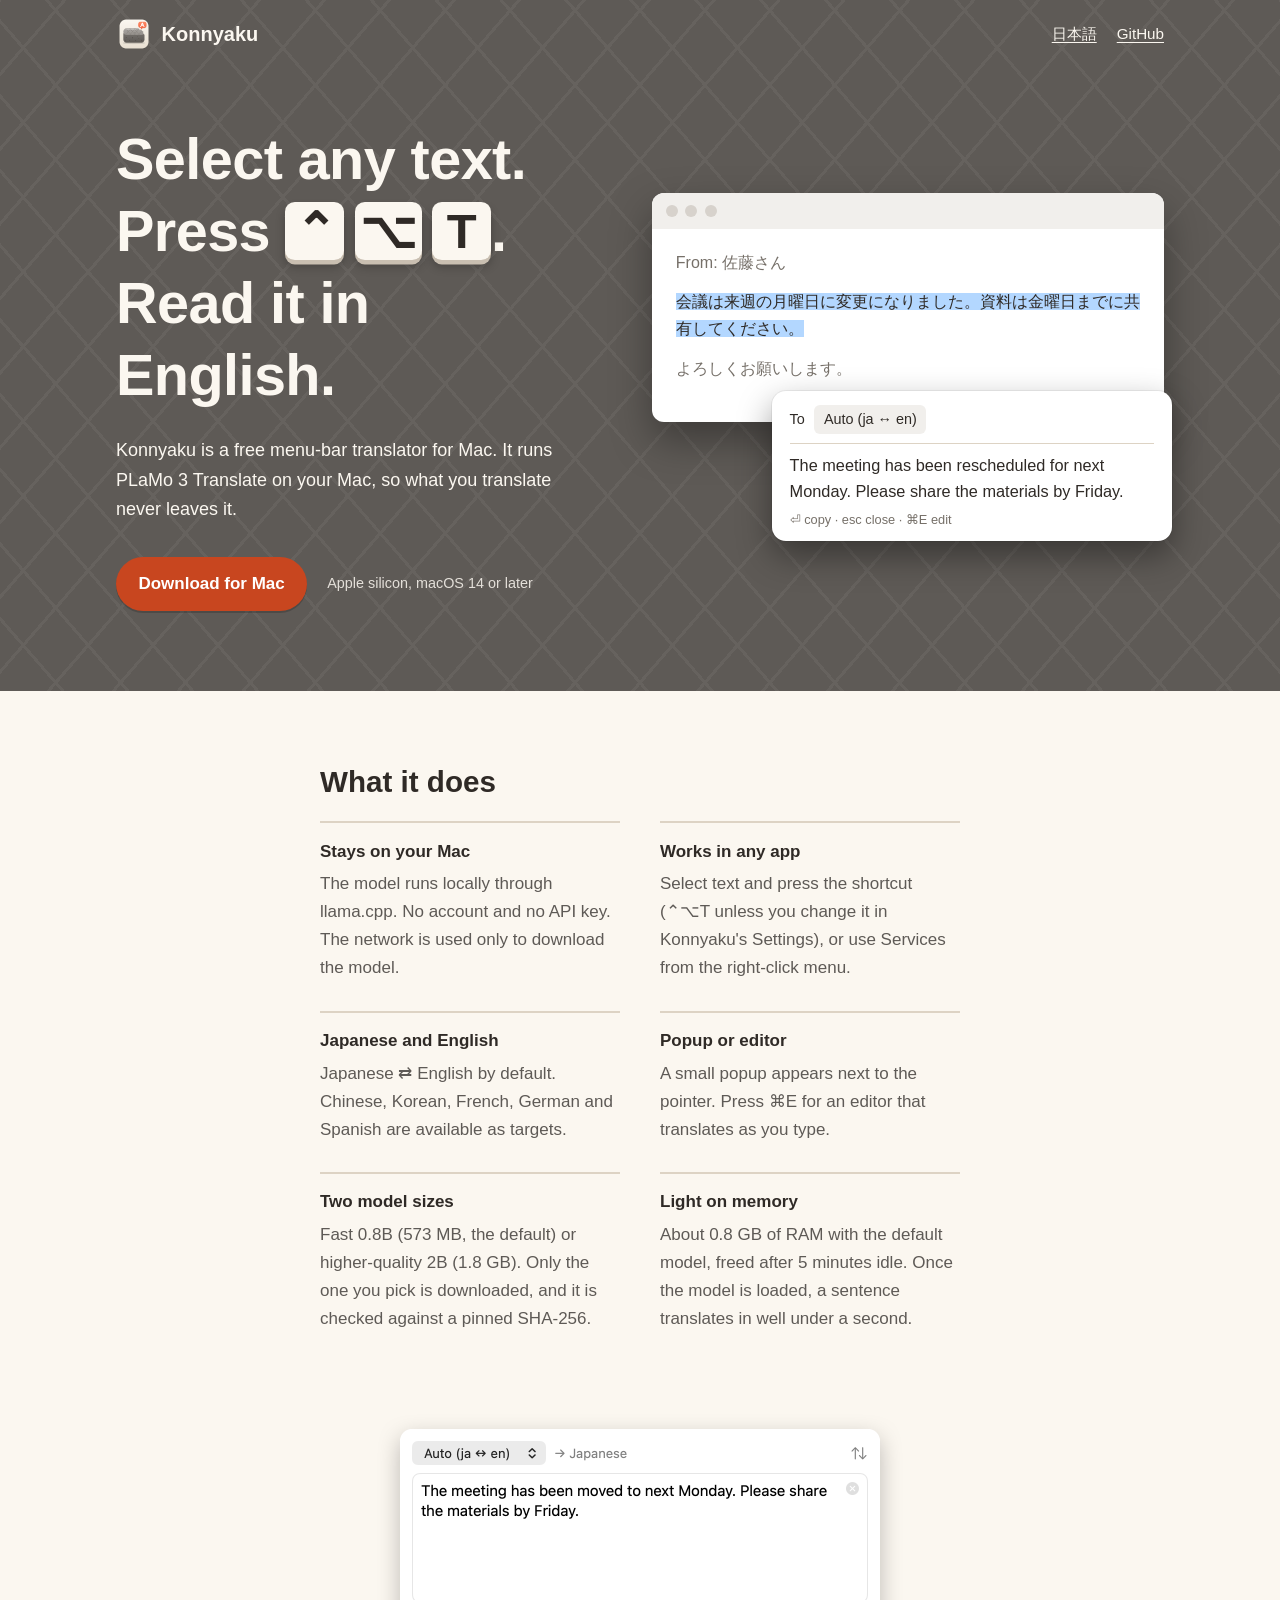
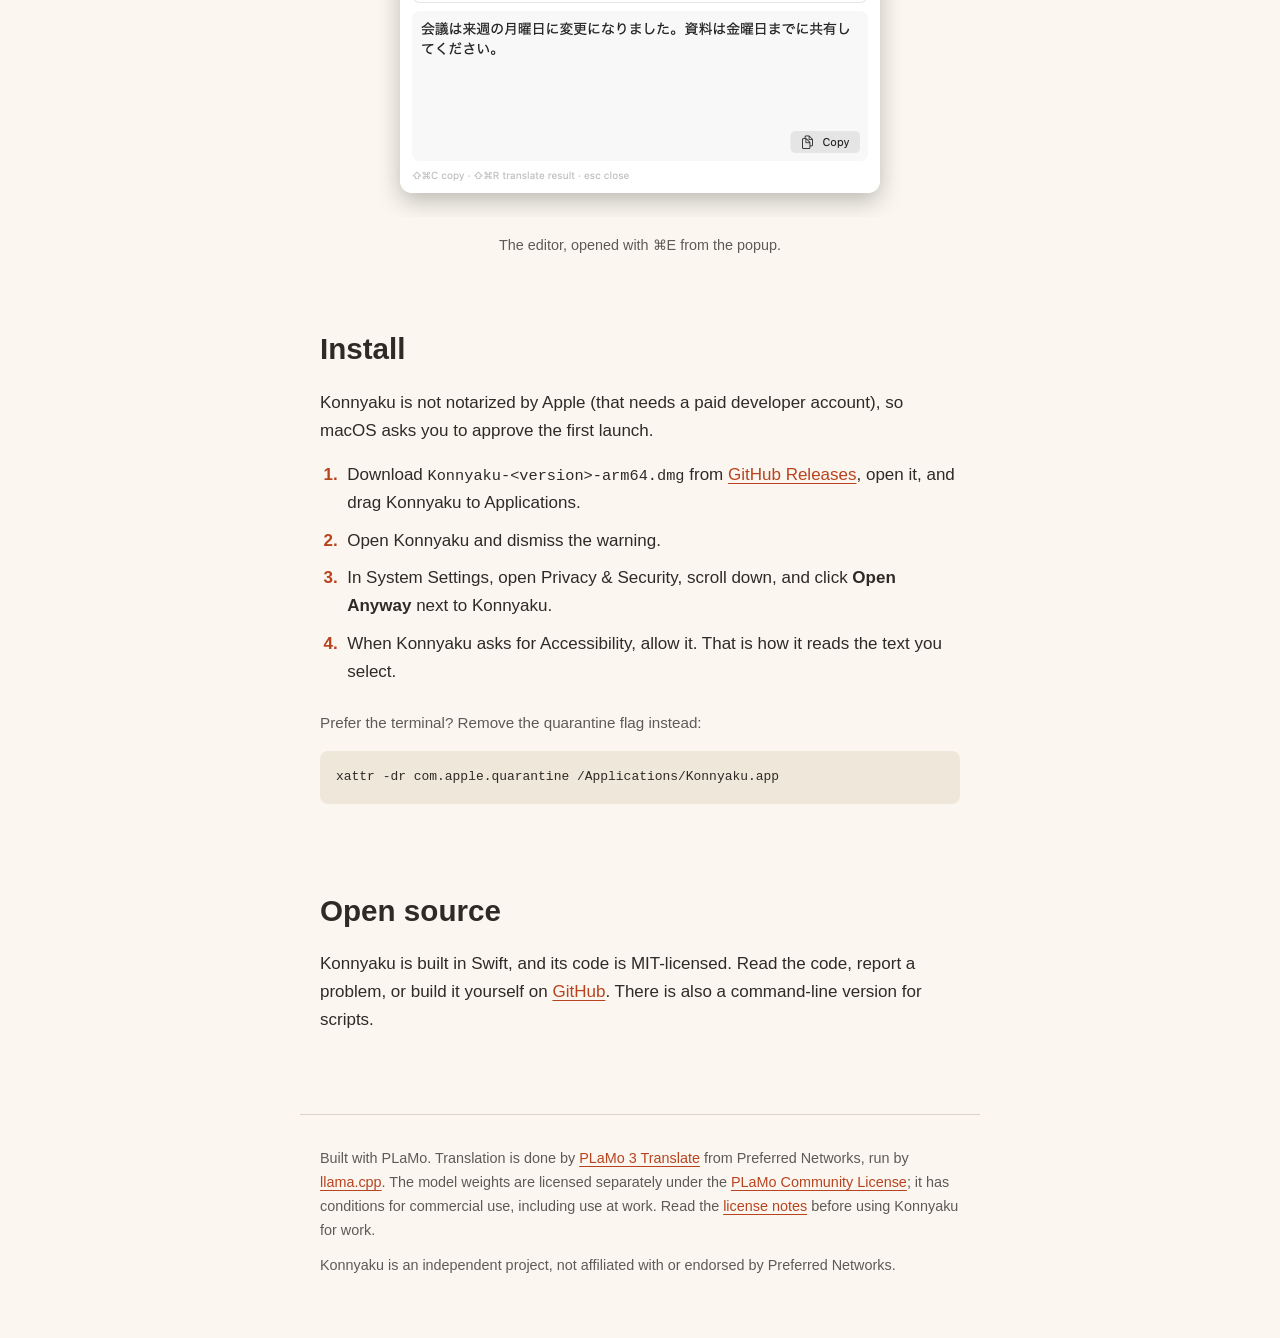
==== commit 6bb3fdd0: "docs: say Konnyaku is not affiliated with Preferred Networks" ====
--- a/docs/index.html
+++ b/docs/index.html
@@ -179,6 +179,7 @@
       <a href="https://github.com/yukinoda/konnyaku#license">license notes</a>
       before using Konnyaku for work.
     </p>
+    <p>Konnyaku is an independent project, not affiliated with or endorsed by Preferred Networks.</p>
   </footer>
 </body>
 </html>
